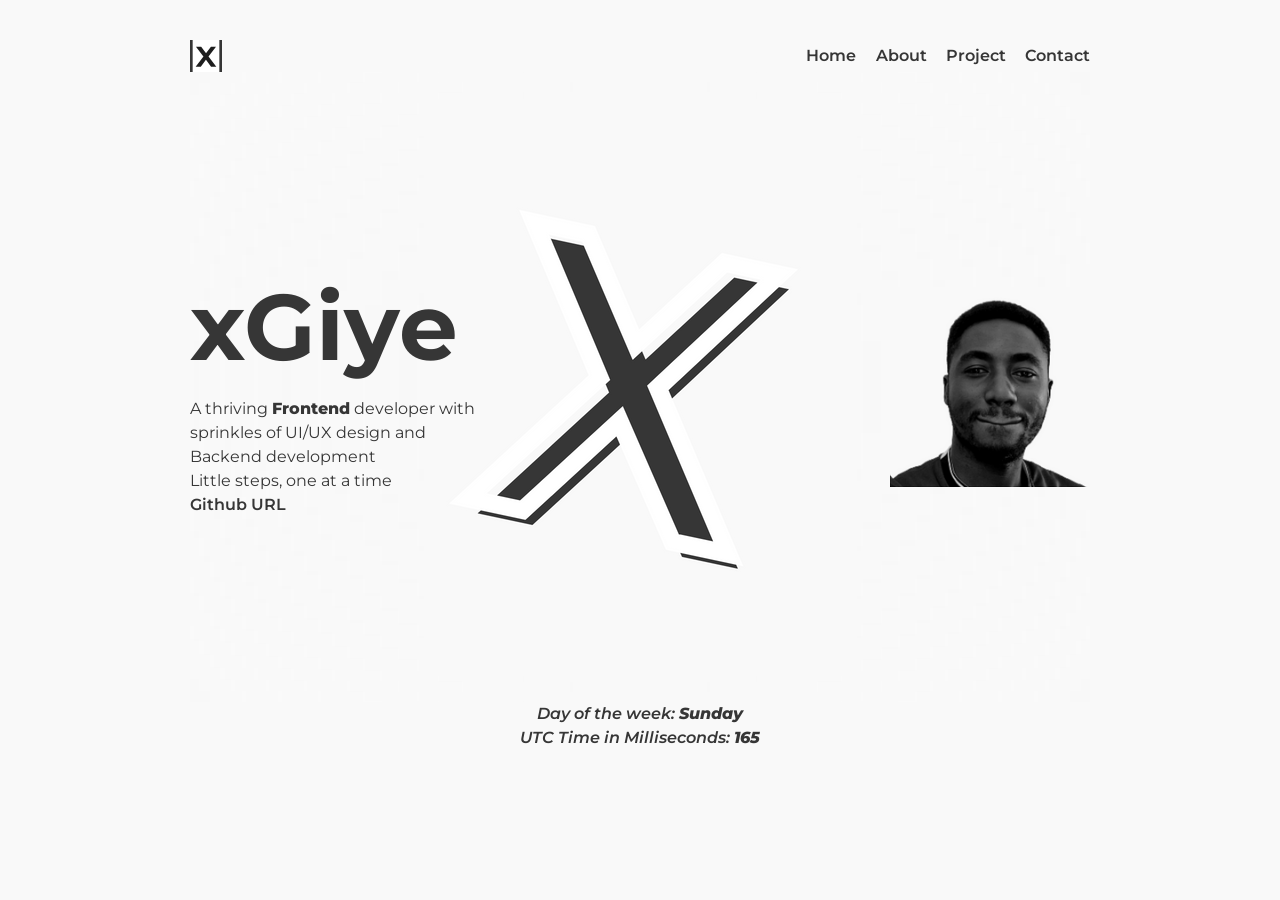
==== index.html @ 1d5a7124 "Initialize xGiye Portfolio" ====
<!DOCTYPE html>
<html lang="en">
  <head>
    <meta charset="UTF-8" />
    <meta name="viewport" content="width=device-width, initial-scale=1.0" />
    <title>xGiye | Home</title>
    <link rel="icon" type="image/x-icon" href="/assets/favicon.svg" />
    <link rel="stylesheet" href="./styles/normalize.css" />
    <link rel="stylesheet" href="./styles/styles.css" />
  </head>
  <body>
    <main>
      <header>
        <a href="/index.html"
          ><img class="logo-img" src="./assets/favicon.svg" alt="xGiye Logo"
        /></a>
        <nav class="nav">
          <a class="nav-link" href="/index.html">Home</a>
          <a class="nav-link" href="/pages/about.html">About</a>
          <a class="nav-link" href="/pages/404.html">Project</a>
          <a class="nav-link" href="/pages/404.html">Contact</a>
        </nav>
      </header>
      <section class="cc">
        <div class="content">
          <h1
            data-testid="slackUserName"
            id="slackUserName"
            class="slackUserName">
            xGiye
          </h1>
          <p>
            A thriving
            <span data-testid="myTrack" class="span" id="myTrack"
              >Frontend</span
            >
            developer with sprinkles of UI/UX design and Backend development
          </p>
          <p>Little steps, one at a time</p>

          <a href="" class="nav-link" id="githubURL" data-testid="githubURL"
            >Github URL</a
          >
        </div>
        <div class="s">
          <img
            class="bc"
            data-testid="slackDisplayImage"
            src="/assets/21.png"
            alt="xGiye-Img" />
        </div>
      </section>
      <div class="time">
        <p>
          Day of the week:
          <span
            data-testid="currentDayOfTheWeek"
            id="currentDayOfTheWeek"
            class="span"
            >--</span
          >
        </p>
        <p>
          UTC Time in Milliseconds:
          <span data-testid="currentUTCTime" id="currentUTCTime" class="span"
            >--</span
          >
        </p>
      </div>
    </main>
    <script src="./js/main.js"></script>
  </body>
</html>
---- styles/styles.css ----
@import url("https://fonts.googleapis.com/css2?family=Montserrat:ital,wght@0,100;0,200;0,300;0,400;0,500;0,600;0,700;0,800;0,900;1,100;1,200;1,700;1,800;1,900&family=Roboto:ital,wght@0,300;0,400;0,500;0,700;1,300;1,400;1,500;1,700&display=swap");
:root {
  --primary-color: #363636;
  --background-color: #f9f9f9;
  --neutral-color: #ffffff;
  --color: #445069;
  --font-family: "Montserrat", "Roboto", sans-serif;
}
html {
  font-size: 16px;
  font-family: var(--font-family);
  color: var(--primary-color);
}
body {
  max-width: 980px;
  background-color: var(--background-color);
  margin: 0 auto;
}
main {
  margin: 2.5rem;
}
.sr {
  border: 1px solid green;
}
.bc {
  width: 200px;
  height: 200px;
}

header {
  display: flex;
  justify-content: space-between;
  align-items: center;
}
.logo-img {
  background-color: var(--primary-color);
  width: 32px;
  height: 32px;
}
.nav {
  display: flex;
  gap: 1.2rem;
}
.nav-link {
  text-decoration: none;
  color: var(--primary-color);
  display: block;
  font-weight: 600;
}

.nav-link:hover {
  text-decoration: underline;
  color: var(--color);
}
.cc {
  display: flex;
  justify-content: space-between;
  align-items: center;
  background-image: url("/assets/1.png");
  background-repeat: no-repeat;
  background-position: center;
  min-height: 70vh;
  backdrop-filter: blur(800px);
}
.content {
  max-width: 300px;
}
.slackUserName {
  font-size: 5.8rem;
}

.span {
  font-weight: 800;
}
.time {
  text-align: center;
  font-weight: 600;
  font-style: italic;
}

@media screen and (max-width: 770px) {
  .cc {
    display: flex;
    justify-content: space-between;
    align-items: center;
    background-image: none;
    background-repeat: none;
    background-attachment: fixed;
    background-position: center;
    min-height: auto;
    flex-direction: column-reverse;
    text-align: center;
    margin: 3rem;
  }
}
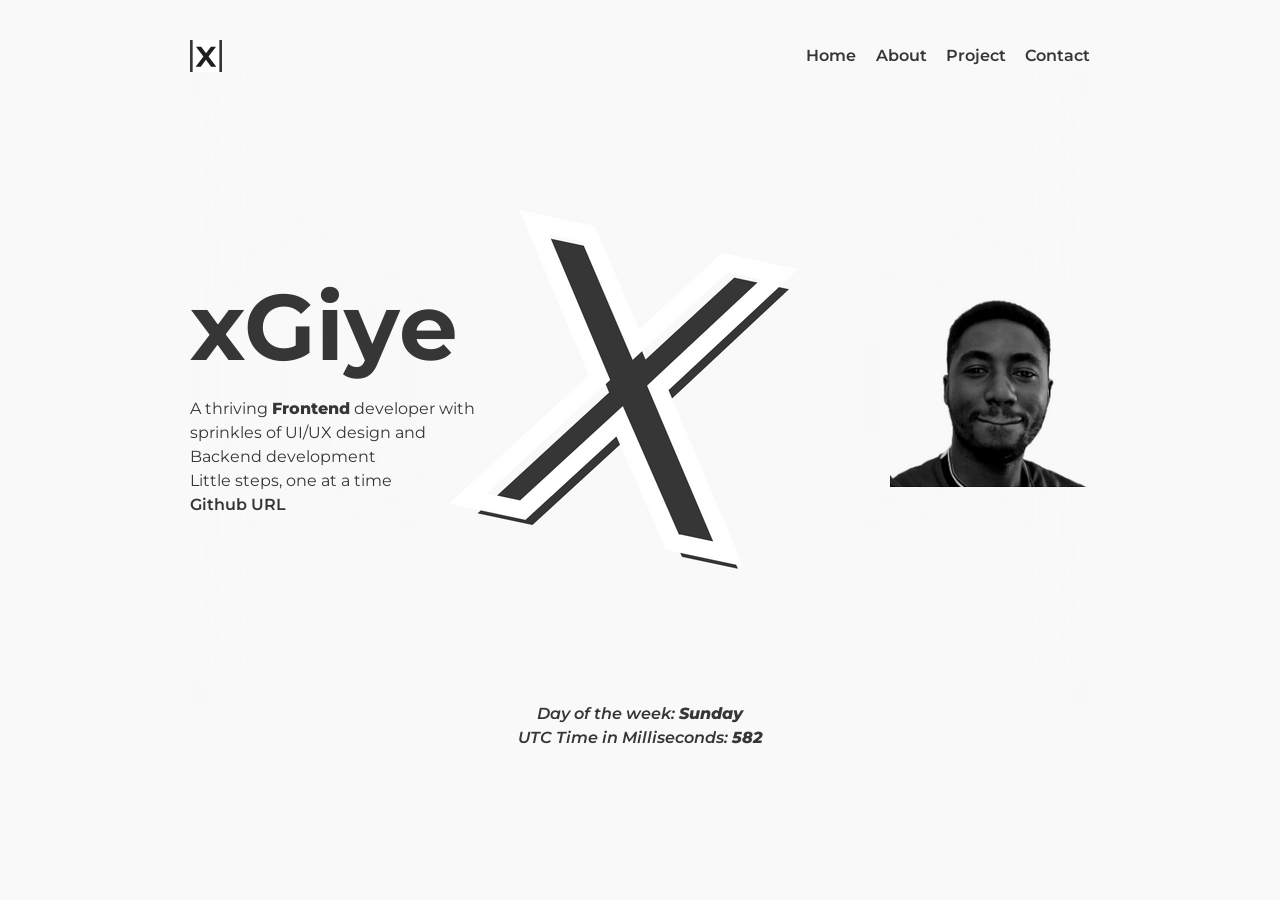
==== commit 956b91eb: "Correcting the paths for the images" ====
--- a/index.html
+++ b/index.html
@@ -4,7 +4,7 @@
     <meta charset="UTF-8" />
     <meta name="viewport" content="width=device-width, initial-scale=1.0" />
     <title>xGiye | Home</title>
-    <link rel="icon" type="image/x-icon" href="/assets/favicon.svg" />
+    <link rel="icon" type="image/x-icon" href="./assets/favicon.svg" />
     <link rel="stylesheet" href="./styles/normalize.css" />
     <link rel="stylesheet" href="./styles/styles.css" />
   </head>
@@ -46,8 +46,8 @@
           <img
             class="bc"
             data-testid="slackDisplayImage"
-            src="/assets/21.png"
-            alt="xGiye-Img" />
+            src="./assets/21.png"
+            alt="xGiye" />
         </div>
       </section>
       <div class="time">
--- a/styles/styles.css
+++ b/styles/styles.css
@@ -56,7 +56,7 @@
   display: flex;
   justify-content: space-between;
   align-items: center;
-  background-image: url("/assets/1.png");
+  background-image: url("../assets/1.png");
   background-repeat: no-repeat;
   background-position: center;
   min-height: 70vh;
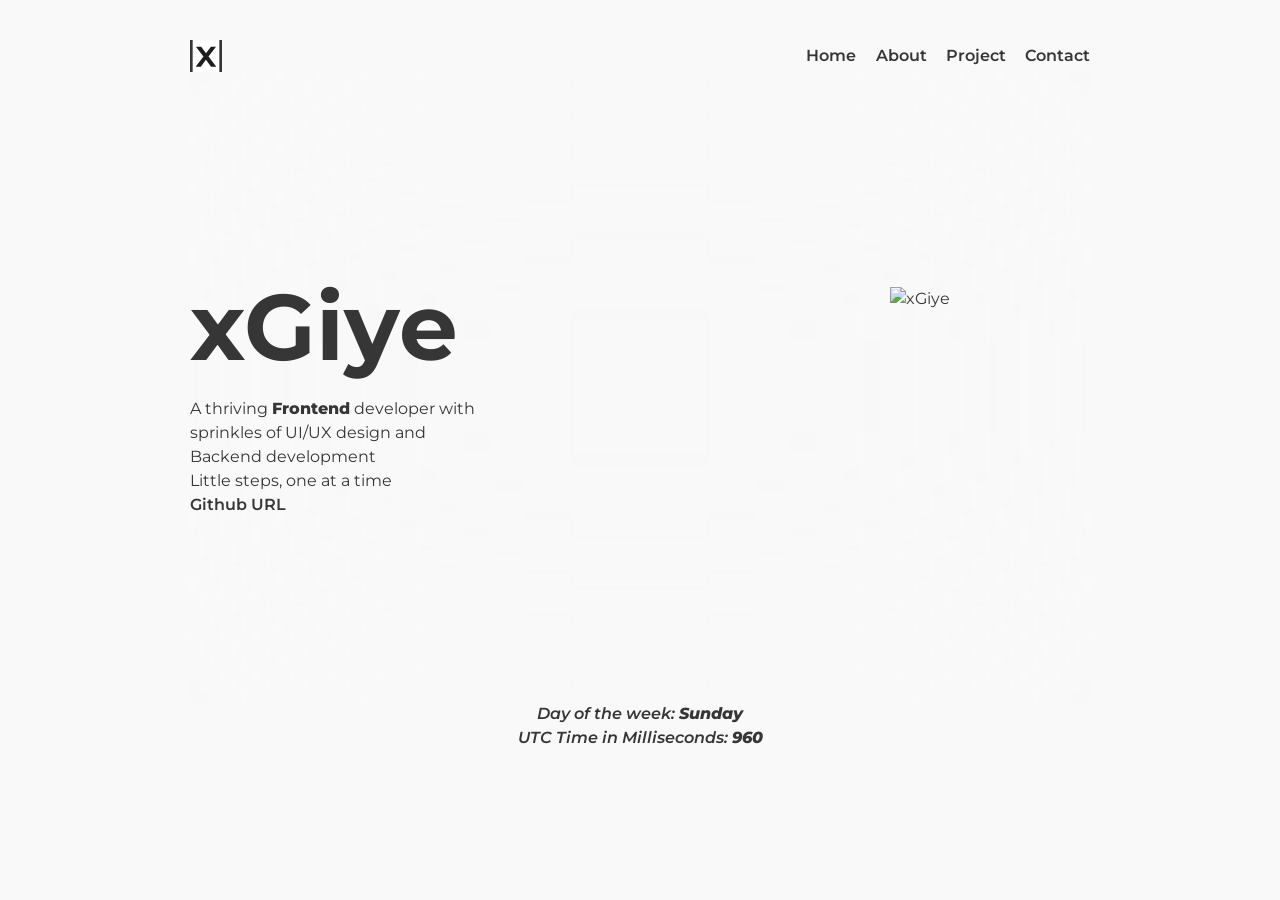
==== commit 5a66ec25: "Fixing the paths to pages and images" ====
--- a/index.html
+++ b/index.html
@@ -11,14 +11,14 @@
   <body>
     <main>
       <header>
-        <a href="/index.html"
+        <a href="./index.html"
           ><img class="logo-img" src="./assets/favicon.svg" alt="xGiye Logo"
         /></a>
         <nav class="nav">
-          <a class="nav-link" href="/index.html">Home</a>
-          <a class="nav-link" href="/pages/about.html">About</a>
-          <a class="nav-link" href="/pages/404.html">Project</a>
-          <a class="nav-link" href="/pages/404.html">Contact</a>
+          <a class="nav-link" href="./index.html">Home</a>
+          <a class="nav-link" href="./pages/about.html">About</a>
+          <a class="nav-link" href="./pages/404.html">Project</a>
+          <a class="nav-link" href="./pages/404.html">Contact</a>
         </nav>
       </header>
       <section class="cc">
@@ -46,7 +46,7 @@
           <img
             class="bc"
             data-testid="slackDisplayImage"
-            src="./assets/21.png"
+            src="https://i.ibb.co/pdfrh4W/21.png"
             alt="xGiye" />
         </div>
       </section>
--- a/styles/styles.css
+++ b/styles/styles.css
@@ -56,7 +56,7 @@
   display: flex;
   justify-content: space-between;
   align-items: center;
-  background-image: url("../assets/1.png");
+  background-image: url("https://i.ibb.co/x2xHyB3/1.png");
   background-repeat: no-repeat;
   background-position: center;
   min-height: 70vh;
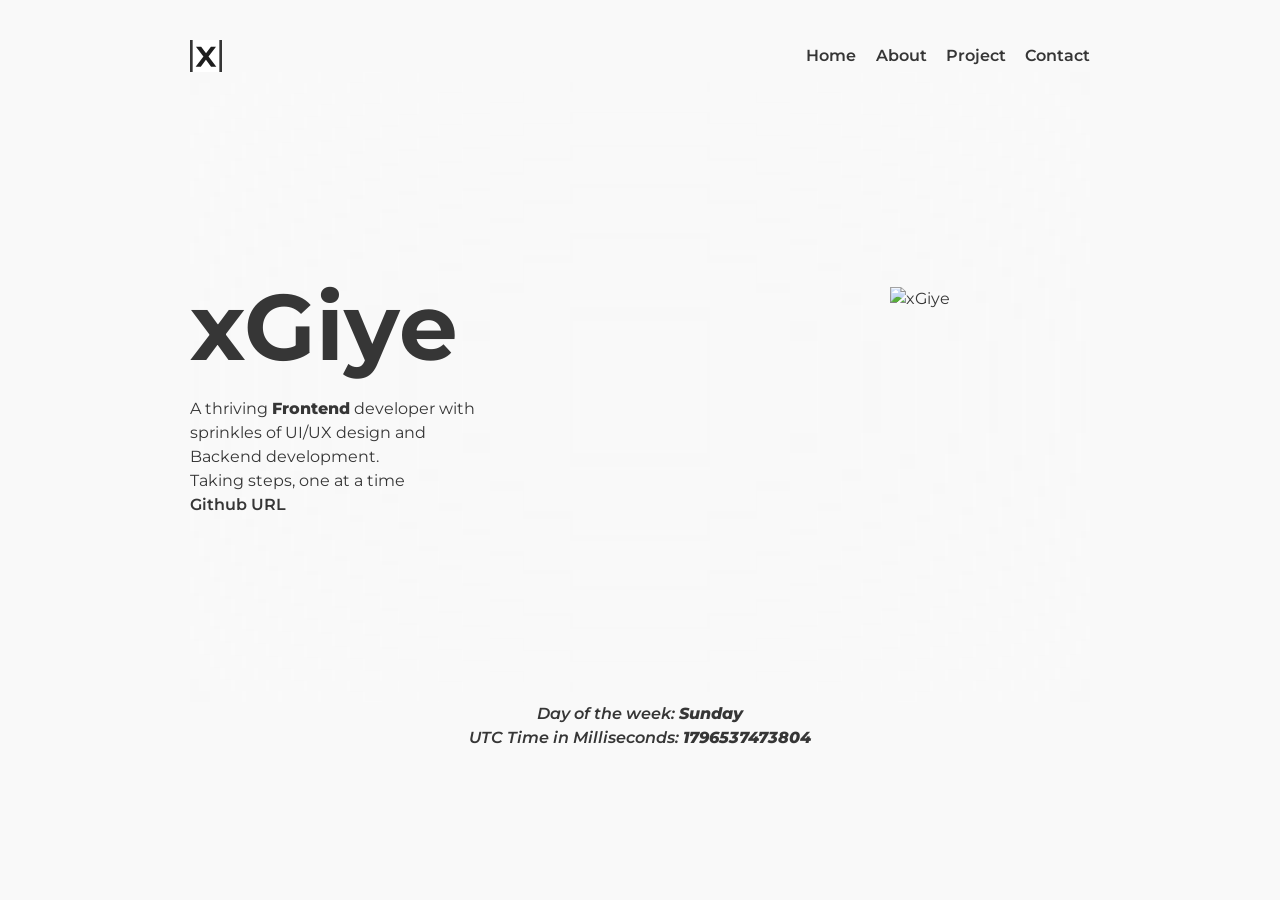
==== commit 1a1436ac: "Change to getTime() instead of getMilliseconds()" ====
--- a/index.html
+++ b/index.html
@@ -34,11 +34,15 @@
             <span data-testid="myTrack" class="span" id="myTrack"
               >Frontend</span
             >
-            developer with sprinkles of UI/UX design and Backend development
+            developer with sprinkles of UI/UX design and Backend development.
           </p>
-          <p>Little steps, one at a time</p>
+          <p>Taking steps, one at a time</p>
 
-          <a href="" class="nav-link" id="githubURL" data-testid="githubURL"
+          <a
+            href="https://github.com/xGiye/xGiye"
+            class="nav-link"
+            id="githubURL"
+            data-testid="githubURL"
             >Github URL</a
           >
         </div>
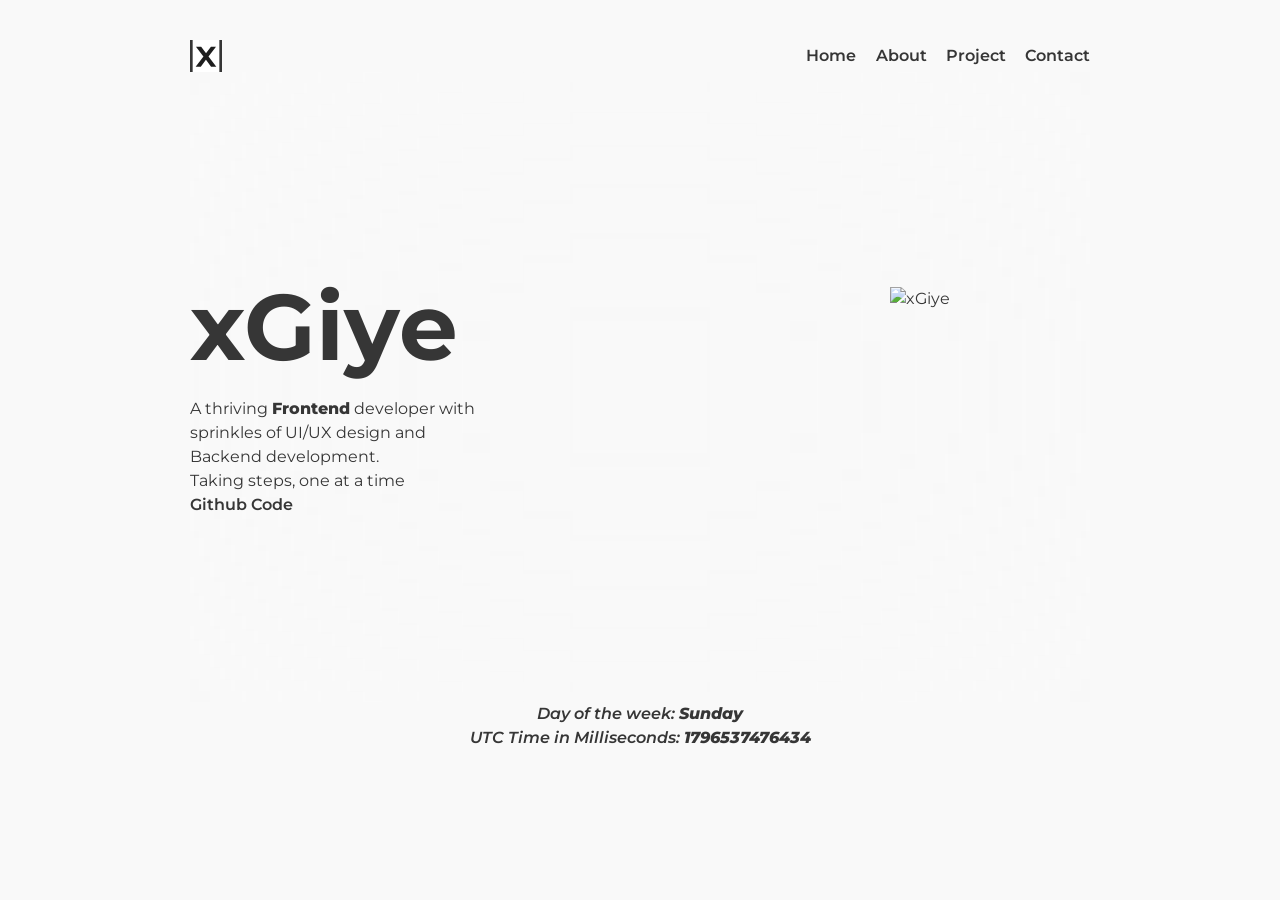
==== commit 1d309f44: "Update on Github code" ====
--- a/index.html
+++ b/index.html
@@ -43,7 +43,7 @@
             class="nav-link"
             id="githubURL"
             data-testid="githubURL"
-            >Github URL</a
+            >Github Code</a
           >
         </div>
         <div class="s">
